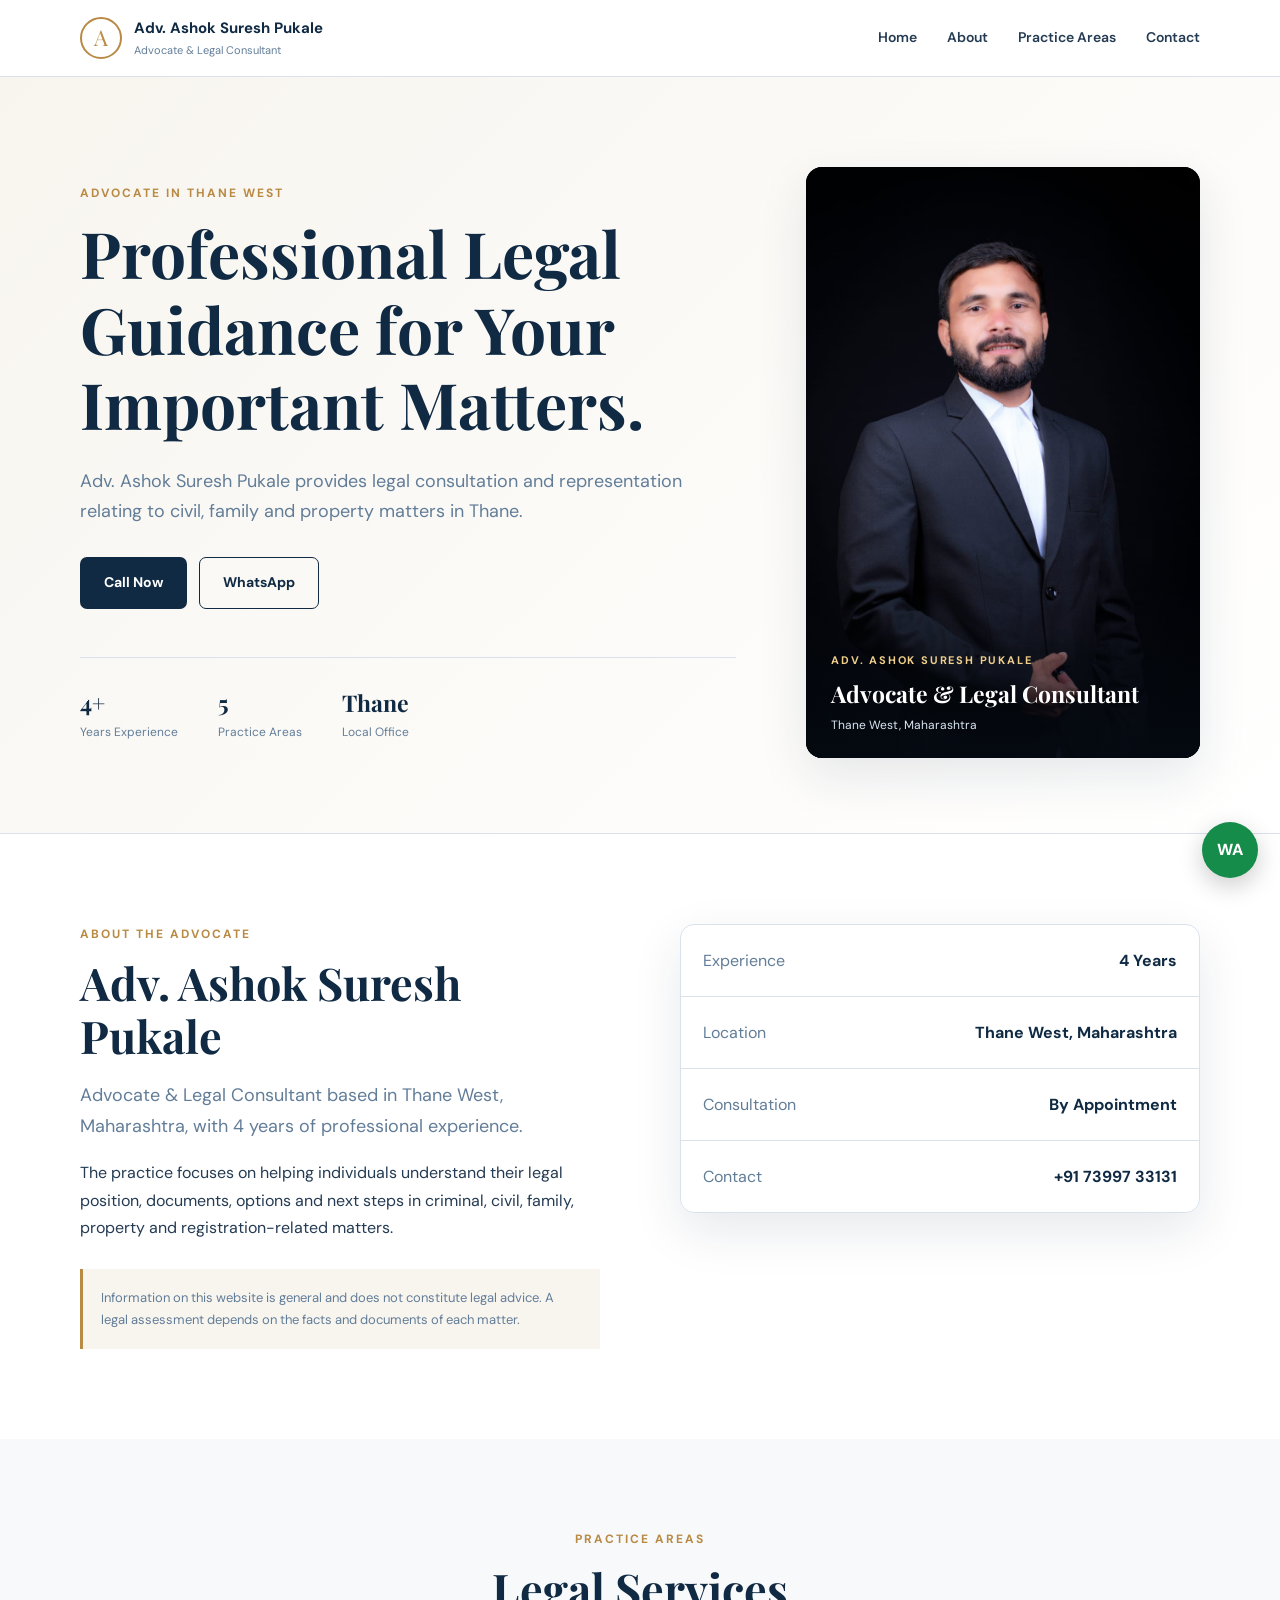
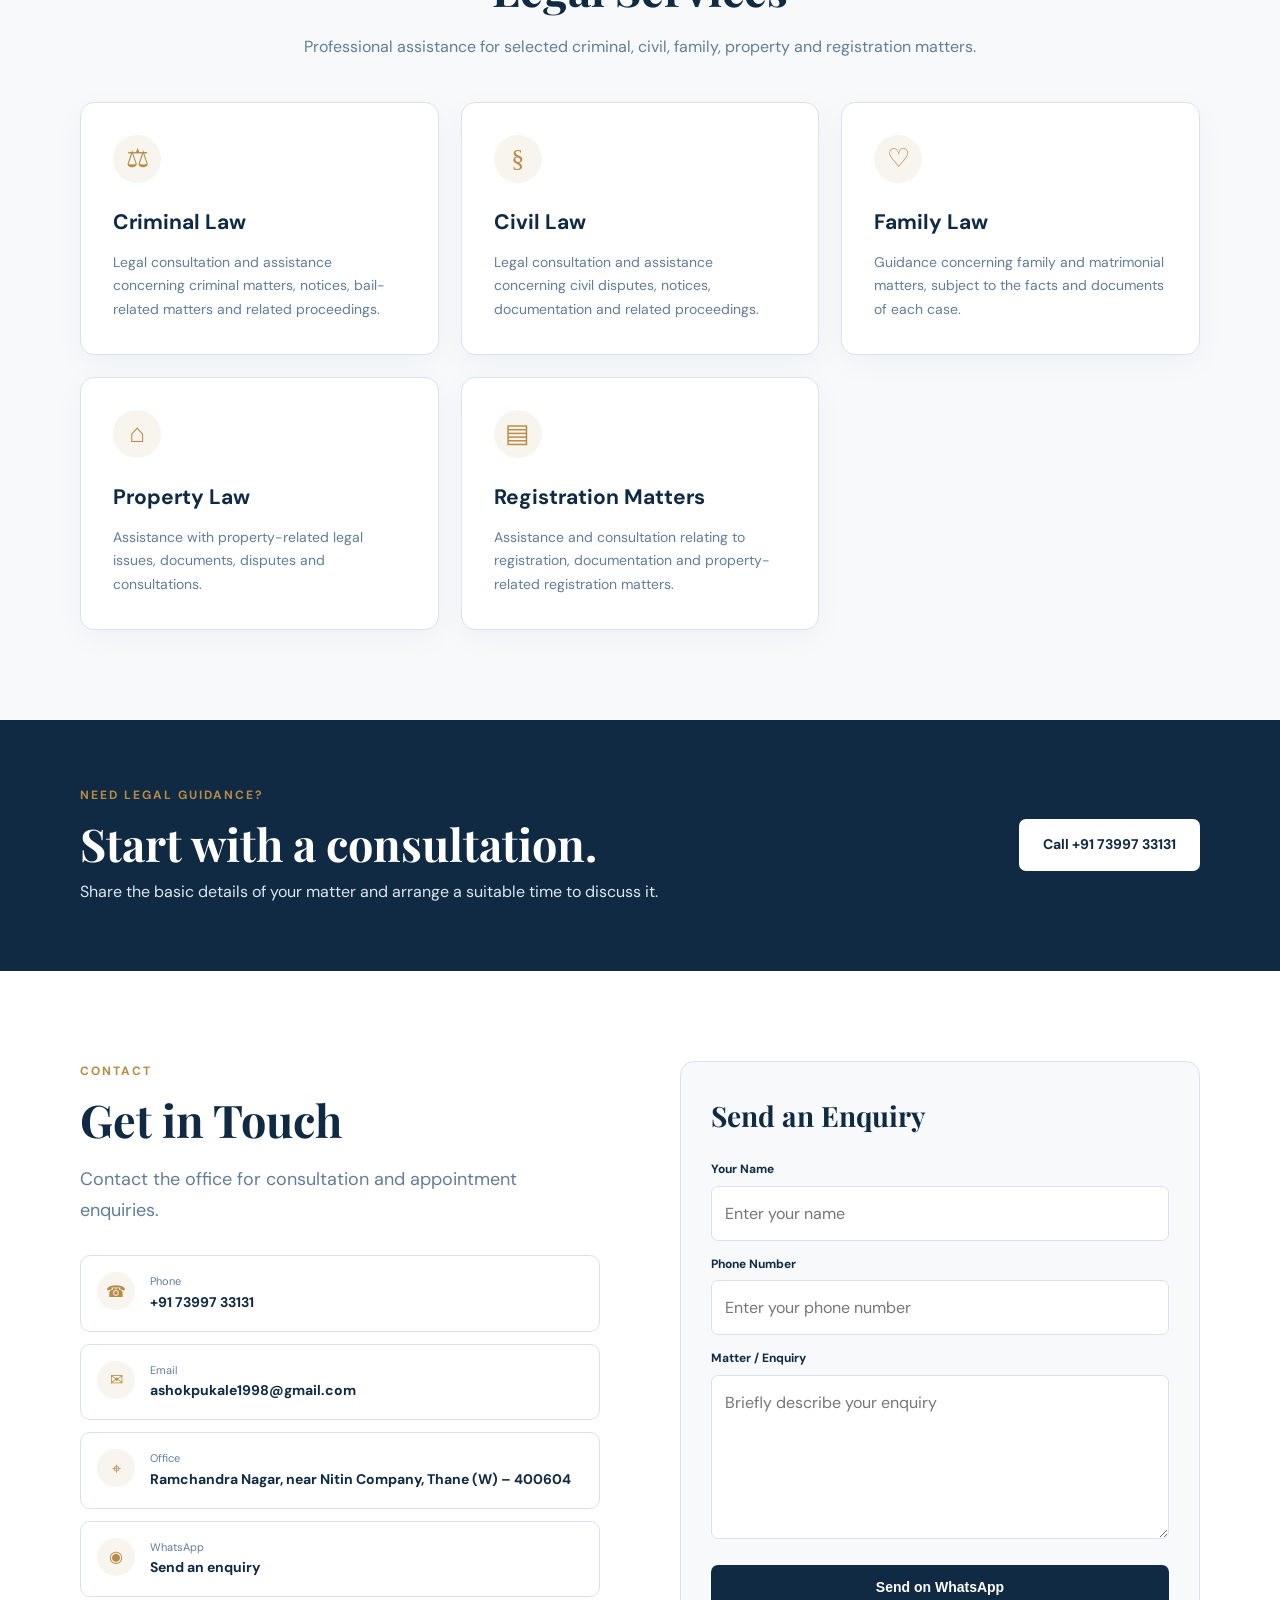
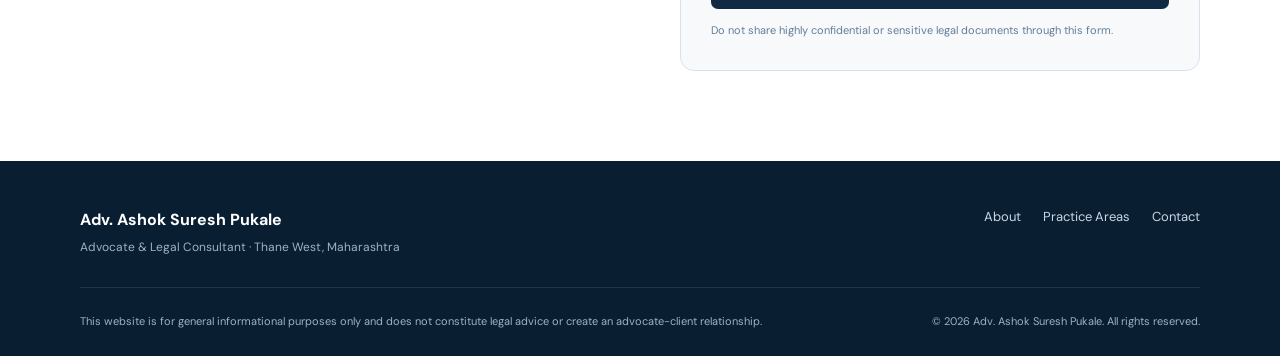
==== index.html @ 89e5b9f2 "Add files via upload" ====
<!DOCTYPE html>
<html lang="en">
<head>
  <meta charset="UTF-8" />
  <meta name="viewport" content="width=device-width, initial-scale=1.0" />
  <meta name="description" content="Adv. Ashok Suresh Pukale is an advocate in Thane West offering legal consultation in criminal, civil, family, property and registration matters." />
  <meta name="keywords" content="Advocate in Thane, Criminal Lawyer in Thane, Civil Lawyer in Thane, Family Lawyer in Thane, Property Lawyer in Thane, Registration Advocate in Thane, Advocate Thane West" />
  <meta name="author" content="Adv. Ashok Suresh Pukale" />
  <meta name="theme-color" content="#102a43" />
  <title>Adv. Ashok Suresh Pukale | Advocate in Thane</title>
  <link rel="stylesheet" href="style.css" />
  <script type="application/ld+json">
  {
    "@context": "https://schema.org",
    "@type": "LegalService",
    "name": "Adv. Ashok Suresh Pukale",
    "description": "Advocate and legal consultant in Thane West specializing in criminal, civil, family, property and registration matters.",
    "telephone": "+91-7399733131",
    "email": "ashokpukale1998@gmail.com",
    "address": {
      "@type": "PostalAddress",
      "streetAddress": "Ramchandra Nagar, near Nitin Company",
      "addressLocality": "Thane West",
      "addressRegion": "Maharashtra",
      "postalCode": "400604",
      "addressCountry": "IN"
    },
    "areaServed": "Thane",
    "url": ""
  }
  </script>
</head>
<body>
  <header class="header">
    <div class="container nav">
      <a href="#home" class="brand">
        <span class="brand-mark">A</span>
        <span>
          <strong>Adv. Ashok Suresh Pukale</strong>
          <small>Advocate &amp; Legal Consultant</small>
        </span>
      </a>
      <button class="menu-btn" aria-label="Open menu" aria-expanded="false">☰</button>
      <nav class="nav-links">
        <a href="#home">Home</a>
        <a href="#about">About</a>
        <a href="#practice">Practice Areas</a>
        <a href="#contact">Contact</a>
      </nav>
    </div>
  </header>

  <main>
    <section id="home" class="hero">
      <div class="container hero-grid">
        <div class="hero-copy">
          <p class="eyebrow">ADVOCATE IN THANE WEST</p>
          <h1>Professional Legal Guidance for Your Important Matters.</h1>
          <p class="hero-text">
            Adv. Ashok Suresh Pukale provides legal consultation and representation
            relating to civil, family and property matters in Thane.
          </p>
          <div class="hero-actions">
            <a class="btn btn-primary" href="tel:+917399733131">Call Now</a>
            <a class="btn btn-outline" href="https://wa.me/917399733131?text=Hello%20Adv.%20Ashok%20Pukale%2C%20I%20would%20like%20a%20legal%20consultation." target="_blank" rel="noopener">WhatsApp</a>
          </div>
          <div class="trust-row">
            <div><strong>4+</strong><span>Years Experience</span></div>
            <div><strong>5</strong><span>Practice Areas</span></div>
            <div><strong>Thane</strong><span>Local Office</span></div>
          </div>
        </div>
        <div class="hero-photo-card">
          <img src="adv-ashok-pukale.jpg" alt="Adv. Ashok Suresh Pukale, Advocate in Thane" />
          <div class="photo-caption"><span>ADV. ASHOK SURESH PUKALE</span><strong>Advocate &amp; Legal Consultant</strong><small>Thane West, Maharashtra</small></div>
        </div>
      </div>
    </section>

    <section id="about" class="section">
      <div class="container two-col">
        <div>
          <p class="eyebrow">ABOUT THE ADVOCATE</p>
          <h2>Adv. Ashok Suresh Pukale</h2>
          <p class="lead">
            Advocate &amp; Legal Consultant based in Thane West, Maharashtra,
            with 4 years of professional experience.
          </p>
          <p>
            The practice focuses on helping individuals understand their legal
            position, documents, options and next steps in criminal, civil, family, property and
            registration-related matters.
          </p>
          <p class="note">
            Information on this website is general and does not constitute legal
            advice. A legal assessment depends on the facts and documents of each matter.
          </p>
        </div>
        <div class="info-panel">
          <div class="info-item">
            <span>Experience</span><strong>4 Years</strong>
          </div>
          <div class="info-item">
            <span>Location</span><strong>Thane West, Maharashtra</strong>
          </div>
          <div class="info-item">
            <span>Consultation</span><strong>By Appointment</strong>
          </div>
          <div class="info-item">
            <span>Contact</span><strong>+91 73997 33131</strong>
          </div>
        </div>
      </div>
    </section>

    <section id="practice" class="section section-alt">
      <div class="container">
        <div class="section-heading">
          <p class="eyebrow">PRACTICE AREAS</p>
          <h2>Legal Services</h2>
          <p>Professional assistance for selected criminal, civil, family, property and registration matters.</p>
        </div>
        <div class="cards">
          <article class="service-card">
            <div class="icon">⚖</div>
            <h3>Criminal Law</h3>
            <p>Legal consultation and assistance concerning criminal matters, notices, bail-related matters and related proceedings.</p>
          </article>
          <article class="service-card">
            <div class="icon">§</div>
            <h3>Civil Law</h3>
            <p>Legal consultation and assistance concerning civil disputes, notices, documentation and related proceedings.</p>
          </article>
          <article class="service-card">
            <div class="icon">♡</div>
            <h3>Family Law</h3>
            <p>Guidance concerning family and matrimonial matters, subject to the facts and documents of each case.</p>
          </article>
          <article class="service-card">
            <div class="icon">⌂</div>
            <h3>Property Law</h3>
            <p>Assistance with property-related legal issues, documents, disputes and consultations.</p>
          </article>
          <article class="service-card">
            <div class="icon">▤</div>
            <h3>Registration Matters</h3>
            <p>Assistance and consultation relating to registration, documentation and property-related registration matters.</p>
          </article>
        </div>
      </div>
    </section>

    <section class="section consultation">
      <div class="container consultation-box">
        <div>
          <p class="eyebrow">NEED LEGAL GUIDANCE?</p>
          <h2>Start with a consultation.</h2>
          <p>Share the basic details of your matter and arrange a suitable time to discuss it.</p>
        </div>
        <a class="btn btn-light" href="tel:+917399733131">Call +91 73997 33131</a>
      </div>
    </section>

    <section id="contact" class="section">
      <div class="container two-col contact-grid">
        <div>
          <p class="eyebrow">CONTACT</p>
          <h2>Get in Touch</h2>
          <p class="lead">Contact the office for consultation and appointment enquiries.</p>

          <div class="contact-list">
            <a href="tel:+917399733131">
              <span class="contact-icon">☎</span>
              <span><small>Phone</small><strong>+91 73997 33131</strong></span>
            </a>
            <a href="mailto:ashokpukale1998@gmail.com">
              <span class="contact-icon">✉</span>
              <span><small>Email</small><strong>ashokpukale1998@gmail.com</strong></span>
            </a>
            <a href="https://www.google.com/maps/search/?api=1&query=Ramchandra%20Nagar%20near%20Nitin%20Company%20Thane%20West%20400604" target="_blank" rel="noopener">
              <span class="contact-icon">⌖</span>
              <span><small>Office</small><strong>Ramchandra Nagar, near Nitin Company, Thane (W) – 400604</strong></span>
            </a>
            <a href="https://wa.me/917399733131?text=Hello%20Adv.%20Ashok%20Pukale%2C%20I%20would%20like%20to%20book%20a%20legal%20consultation." target="_blank" rel="noopener">
              <span class="contact-icon">◉</span>
              <span><small>WhatsApp</small><strong>Send an enquiry</strong></span>
            </a>
          </div>
        </div>

        <form class="contact-form" id="contactForm">
          <h3>Send an Enquiry</h3>
          <label for="name">Your Name</label>
          <input id="name" name="name" type="text" placeholder="Enter your name" required />

          <label for="phone">Phone Number</label>
          <input id="phone" name="phone" type="tel" placeholder="Enter your phone number" required />

          <label for="matter">Matter / Enquiry</label>
          <textarea id="matter" name="matter" rows="5" placeholder="Briefly describe your enquiry" required></textarea>

          <button class="btn btn-primary" type="submit">Send on WhatsApp</button>
          <p class="form-note">Do not share highly confidential or sensitive legal documents through this form.</p>
        </form>
      </div>
    </section>
  </main>

  <footer class="footer">
    <div class="container footer-inner">
      <div>
        <strong>Adv. Ashok Suresh Pukale</strong>
        <p>Advocate &amp; Legal Consultant · Thane West, Maharashtra</p>
      </div>
      <div class="footer-links">
        <a href="#about">About</a>
        <a href="#practice">Practice Areas</a>
        <a href="#contact">Contact</a>
      </div>
    </div>
    <div class="container disclaimer">
      <p>This website is for general informational purposes only and does not constitute legal advice or create an advocate-client relationship.</p>
      <p>© <span id="year"></span> Adv. Ashok Suresh Pukale. All rights reserved.</p>
    </div>
  </footer>

  <a class="floating-whatsapp" href="https://wa.me/917399733131?text=Hello%20Adv.%20Ashok%20Pukale%2C%20I%20would%20like%20a%20legal%20consultation." target="_blank" rel="noopener" aria-label="Chat on WhatsApp">WA</a>
  <script src="script.js"></script>
</body>
</html>
---- style.css ----
@import url('https://fonts.googleapis.com/css2?family=DM+Sans:wght@400;500;600;700&family=Playfair+Display:wght@600;700&display=swap');

:root{
  --navy:#102a43;
  --navy2:#163a5f;
  --gold:#b88a44;
  --cream:#f8f5ef;
  --white:#fff;
  --text:#243b53;
  --muted:#627d98;
  --line:#d9e2ec;
  --shadow:0 18px 50px rgba(16,42,67,.10);
}
*{box-sizing:border-box;margin:0;padding:0}
html{scroll-behavior:smooth}
body{font-family:"DM Sans",Arial,sans-serif;color:var(--text);background:var(--white);line-height:1.7}
a{text-decoration:none;color:inherit}
.container{width:min(1120px,92%);margin:auto}
.header{position:sticky;top:0;z-index:20;background:rgba(255,255,255,.96);border-bottom:1px solid var(--line);backdrop-filter:blur(10px)}
.nav{height:76px;display:flex;align-items:center;justify-content:space-between}
.brand{display:flex;align-items:center;gap:12px}
.brand-mark{width:42px;height:42px;border:2px solid var(--gold);display:grid;place-items:center;font-family:"Playfair Display";font-size:22px;color:var(--gold);border-radius:50%}
.brand strong{display:block;font-size:15px;color:var(--navy)}
.brand small{display:block;color:var(--muted);font-size:11px}
.nav-links{display:flex;gap:30px;font-size:14px;font-weight:600}
.nav-links a:hover{color:var(--gold)}
.menu-btn{display:none;border:0;background:none;font-size:26px;color:var(--navy)}
.hero{background:linear-gradient(135deg,var(--cream),#fff);padding:90px 0 75px;border-bottom:1px solid var(--line)}
.hero-grid{display:grid;grid-template-columns:1.25fr .75fr;gap:70px;align-items:center}
.eyebrow{font-size:12px;letter-spacing:2px;font-weight:700;color:var(--gold);margin-bottom:12px}
h1,h2{font-family:"Playfair Display",Georgia,serif;color:var(--navy);line-height:1.18}
h1{font-size:clamp(42px,5vw,67px);max-width:760px}
h2{font-size:clamp(32px,4vw,45px);margin-bottom:18px}
h3{color:var(--navy);font-size:21px;margin-bottom:10px}
.hero-text{font-size:18px;color:var(--muted);max-width:680px;margin:24px 0 30px}
.hero-actions{display:flex;gap:12px;flex-wrap:wrap}
.btn{display:inline-flex;align-items:center;justify-content:center;padding:13px 23px;border-radius:7px;font-weight:700;font-size:14px;border:1px solid transparent;cursor:pointer}
.btn-primary{background:var(--navy);color:white}
.btn-primary:hover{background:var(--navy2)}
.btn-outline{border-color:var(--navy);color:var(--navy)}
.btn-outline:hover{background:var(--navy);color:white}
.btn-light{background:white;color:var(--navy)}
.trust-row{display:flex;gap:40px;margin-top:48px;padding-top:25px;border-top:1px solid var(--line)}
.trust-row div{display:flex;flex-direction:column}
.trust-row strong{font-family:"Playfair Display";font-size:23px;color:var(--navy)}
.trust-row span{font-size:12px;color:var(--muted)}
.hero-photo-card{position:relative;border-radius:16px;overflow:hidden;background:#080b10;box-shadow:var(--shadow);max-height:640px}.hero-photo-card img{display:block;width:100%;height:auto;object-fit:cover}.photo-caption{position:absolute;left:0;right:0;bottom:0;padding:28px 25px 22px;background:linear-gradient(transparent,rgba(5,10,18,.92));color:#fff;padding-top:70px}.photo-caption span,.photo-caption strong,.photo-caption small{display:block}.photo-caption span{font-size:11px;letter-spacing:1.8px;color:#f0cf8b;font-weight:700}.photo-caption strong{font-family:"Playfair Display";font-size:23px;margin-top:4px}.photo-caption small{font-size:12px;color:#dbe7f2;margin-top:2px}.
.scales{font-size:52px;color:#d8b26b;margin-bottom:20px}
.card-kicker{font-size:11px;letter-spacing:2px;color:#d8b26b;font-weight:700}
.hero-card h2{color:white;font-size:31px;margin:12px 0}
.hero-card p:not(.card-kicker){color:#dbe7f2}
.card-link{display:inline-block;margin-top:28px;color:#f0cf8b;font-weight:700}
.section{padding:90px 0}
.section-alt{background:#f7f9fb}
.two-col{display:grid;grid-template-columns:1fr 1fr;gap:80px;align-items:start}
.lead{font-size:18px;color:var(--muted);margin-bottom:18px}
.note{margin-top:28px;padding:18px;border-left:3px solid var(--gold);background:var(--cream);font-size:13px;color:var(--muted)}
.info-panel{border:1px solid var(--line);border-radius:14px;overflow:hidden;box-shadow:var(--shadow)}
.info-item{display:flex;justify-content:space-between;gap:20px;padding:22px;border-bottom:1px solid var(--line)}
.info-item:last-child{border-bottom:0}
.info-item span{color:var(--muted)}
.info-item strong{color:var(--navy);text-align:right}
.section-heading{text-align:center;max-width:680px;margin:0 auto 42px}
.section-heading p:last-child{color:var(--muted)}
.cards{display:grid;grid-template-columns:repeat(3,1fr);gap:22px}
.service-card{background:white;border:1px solid var(--line);border-radius:14px;padding:32px;transition:.25s;box-shadow:0 8px 30px rgba(16,42,67,.04)}
.service-card:hover{transform:translateY(-5px);box-shadow:var(--shadow)}
.service-card p{color:var(--muted);font-size:14px}
.icon{width:48px;height:48px;border-radius:50%;background:var(--cream);color:var(--gold);display:grid;place-items:center;font-family:Georgia;font-size:26px;margin-bottom:22px}
.consultation{background:var(--navy);color:white;padding:65px 0}
.consultation-box{display:flex;align-items:center;justify-content:space-between;gap:30px}
.consultation h2{color:white;margin-bottom:8px}
.consultation p:not(.eyebrow){color:#dbe7f2}
.contact-list{margin-top:30px;display:grid;gap:12px}
.contact-list a{display:flex;gap:15px;padding:16px;border:1px solid var(--line);border-radius:10px}
.contact-list a:hover{border-color:var(--gold)}
.contact-icon{width:38px;height:38px;border-radius:50%;background:var(--cream);display:grid;place-items:center;color:var(--gold)}
.contact-list small,.contact-list strong{display:block}
.contact-list small{font-size:11px;color:var(--muted)}
.contact-list strong{font-size:14px;color:var(--navy)}
.contact-form{background:#f7f9fb;padding:30px;border-radius:14px;border:1px solid var(--line)}
.contact-form h3{font-family:"Playfair Display";font-size:28px;margin-bottom:20px}
.contact-form label{display:block;font-size:12px;font-weight:700;margin:13px 0 6px;color:var(--navy)}
.contact-form input,.contact-form textarea{width:100%;padding:13px;border:1px solid var(--line);border-radius:7px;font:inherit;background:white;outline:none}
.contact-form input:focus,.contact-form textarea:focus{border-color:var(--gold)}
.contact-form .btn{margin-top:18px;width:100%}
.form-note{font-size:11px;color:var(--muted);margin-top:12px}
.footer{background:#091e31;color:#c9d7e5;padding:45px 0 25px}
.footer-inner{display:flex;justify-content:space-between;gap:30px}
.footer strong{color:white}
.footer p{font-size:12px;color:#9fb2c5;margin-top:4px}
.footer-links{display:flex;gap:22px;font-size:13px}
.footer-links a:hover{color:white}
.disclaimer{border-top:1px solid rgba(255,255,255,.1);margin-top:30px;padding-top:20px;display:flex;justify-content:space-between;gap:20px}
.disclaimer p{font-size:11px}
.floating-whatsapp{position:fixed;right:22px;bottom:22px;width:56px;height:56px;border-radius:50%;display:grid;place-items:center;background:#168c4a;color:white;font-weight:800;box-shadow:0 8px 25px rgba(0,0,0,.2);z-index:30}
@media(max-width:1000px){.cards{grid-template-columns:repeat(2,1fr)}}
@media(max-width:800px){
  .nav-links{display:none;position:absolute;top:76px;left:0;right:0;background:white;padding:20px 4%;border-bottom:1px solid var(--line);flex-direction:column;gap:15px}
  .nav-links.open{display:flex}
  .menu-btn{display:block}
  .hero{padding:65px 0}
  .hero-grid,.two-col{grid-template-columns:1fr;gap:40px}
  .cards{grid-template-columns:1fr}
  .consultation-box{flex-direction:column;align-items:flex-start}
  .footer-inner,.disclaimer{flex-direction:column}
}
@media(max-width:500px){
  h1{font-size:40px}
  .hero-photo-card{max-height:620px}
  .trust-row{gap:18px;justify-content:space-between}
  .trust-row strong{font-size:20px}
  .info-item{flex-direction:column;gap:5px}
  .info-item strong{text-align:left}
}
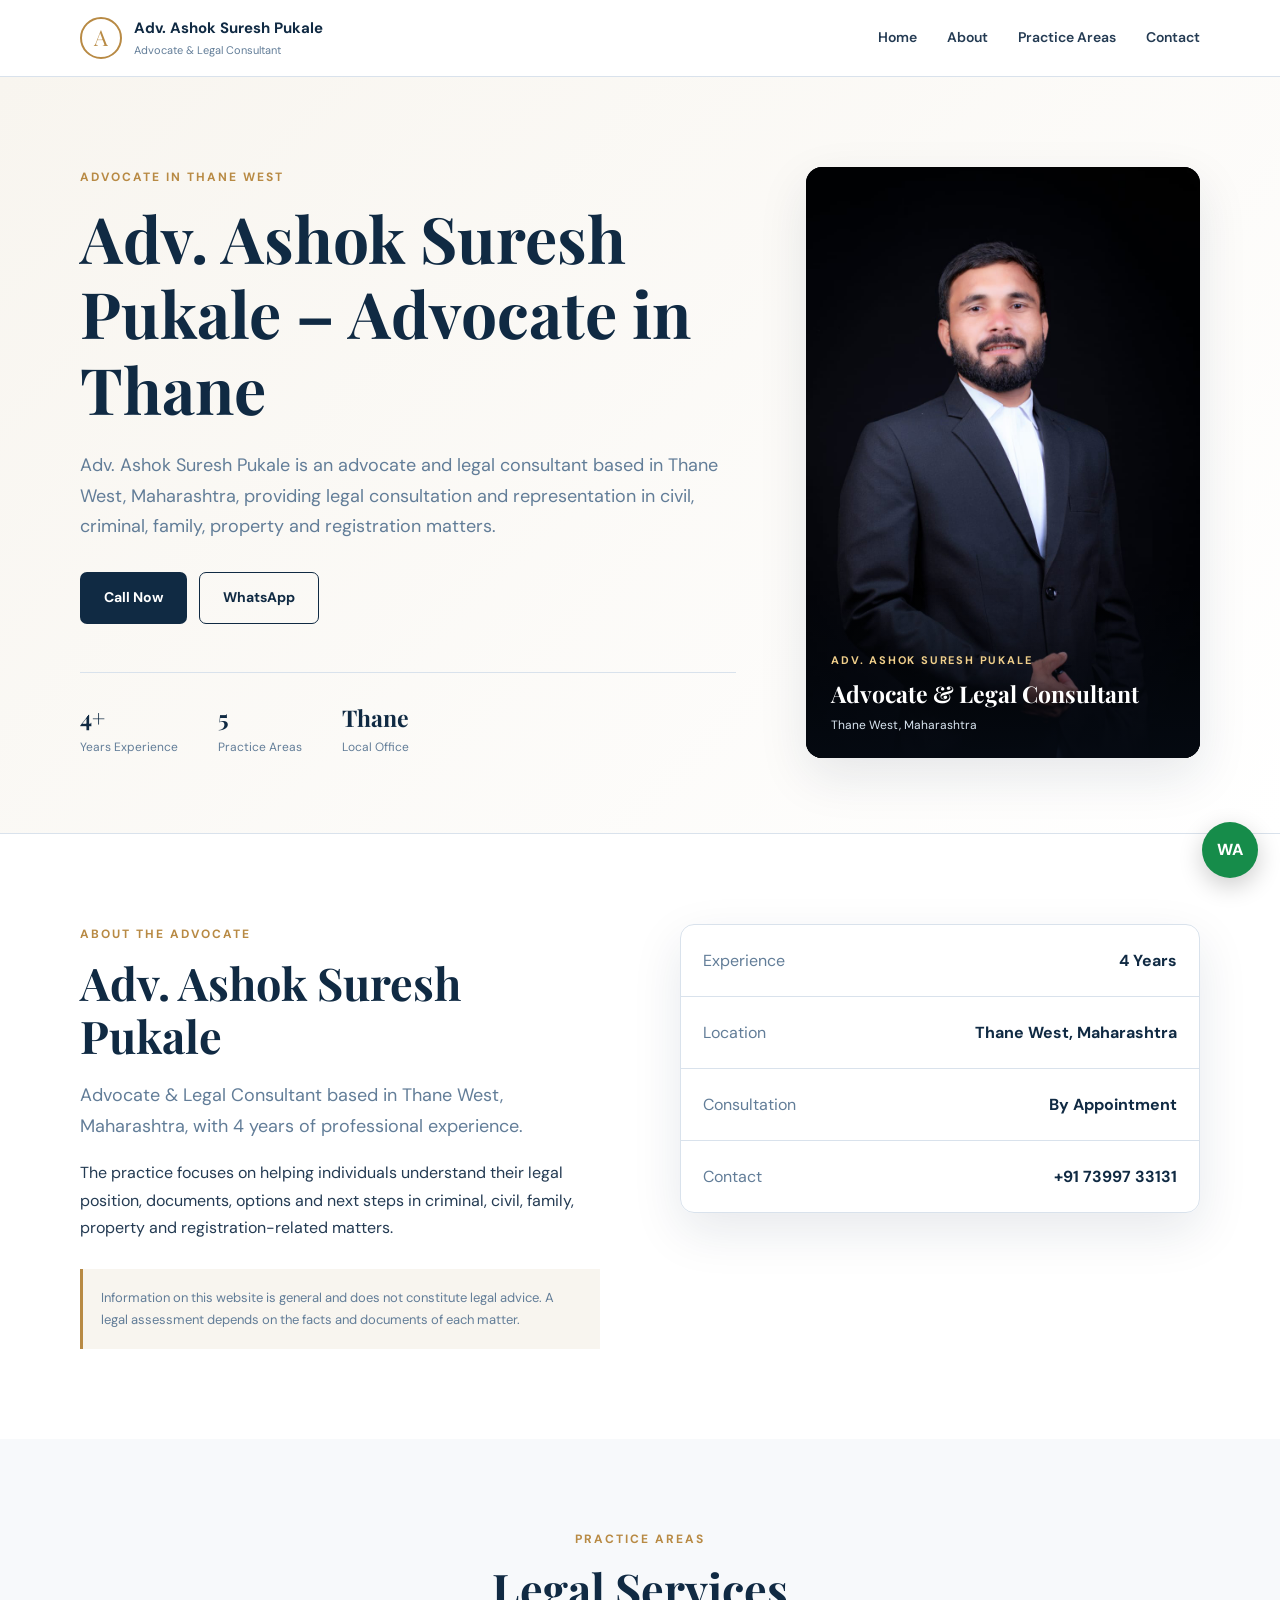
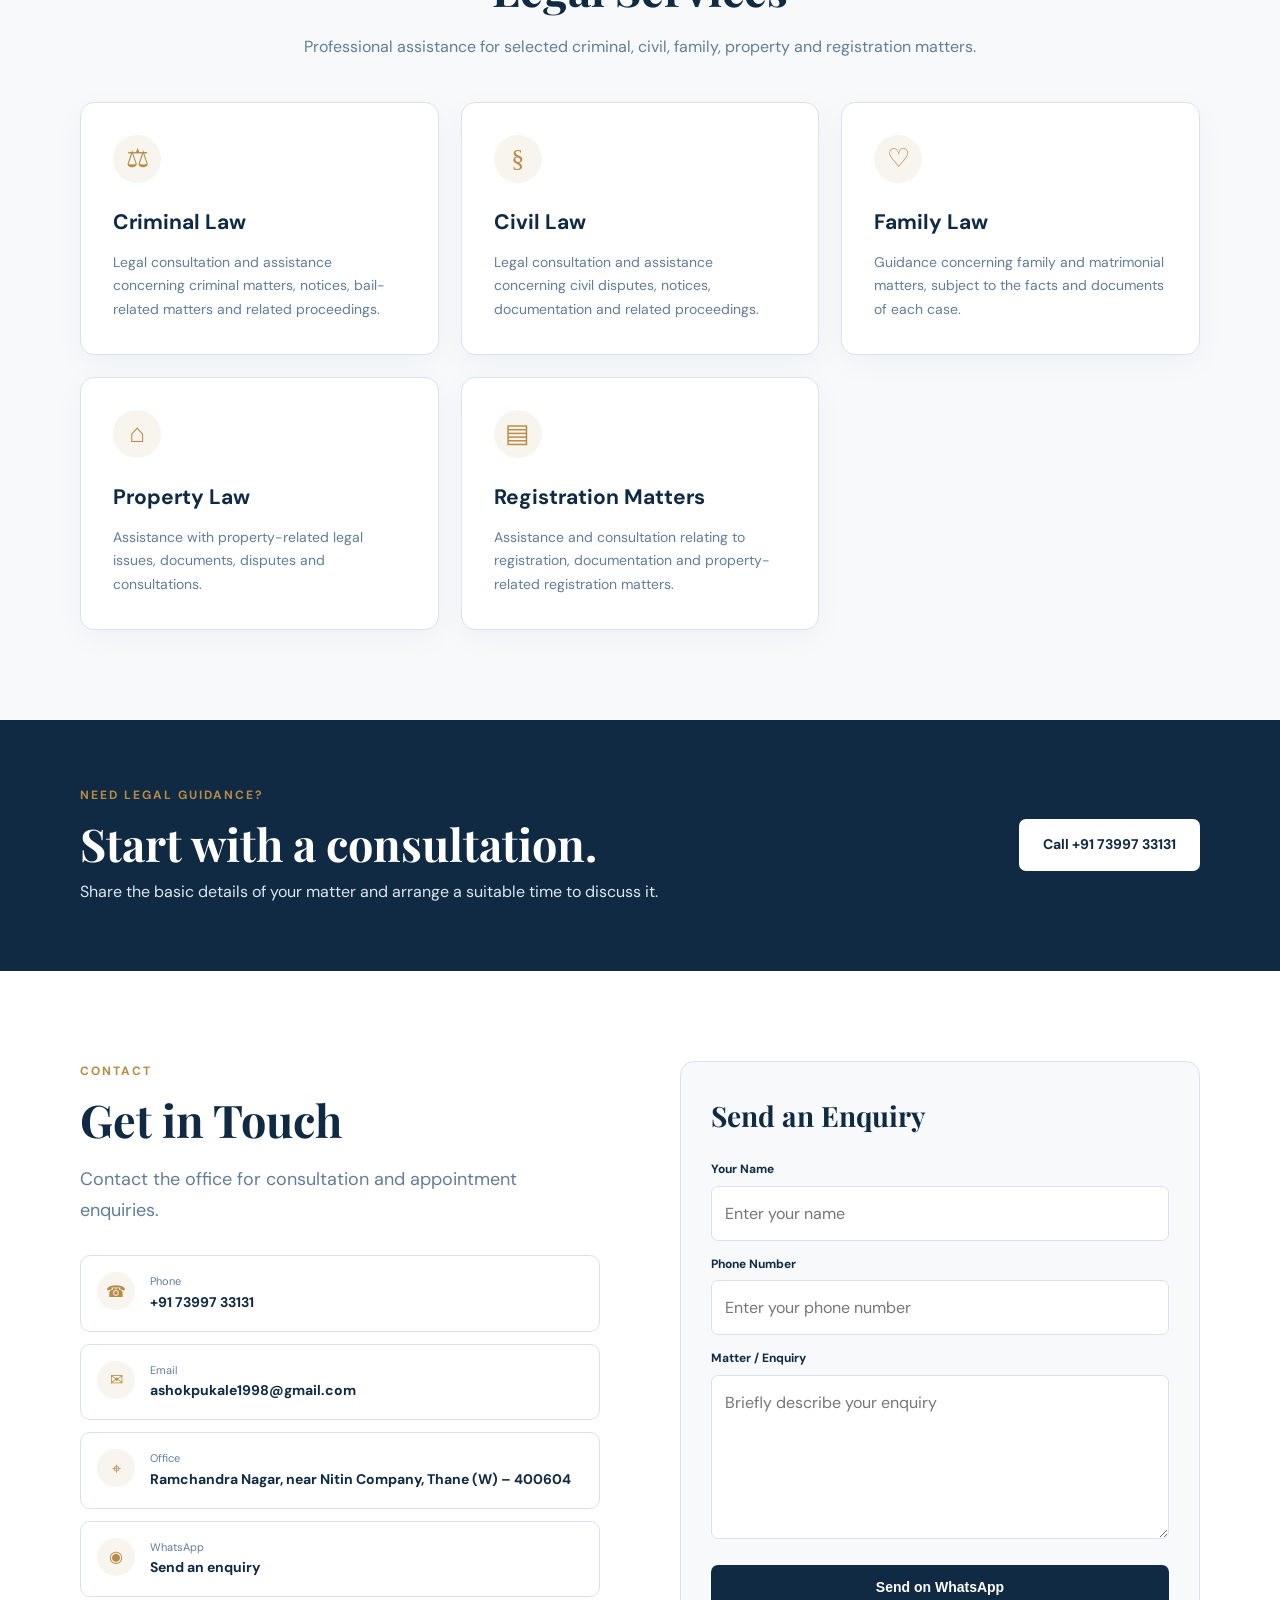
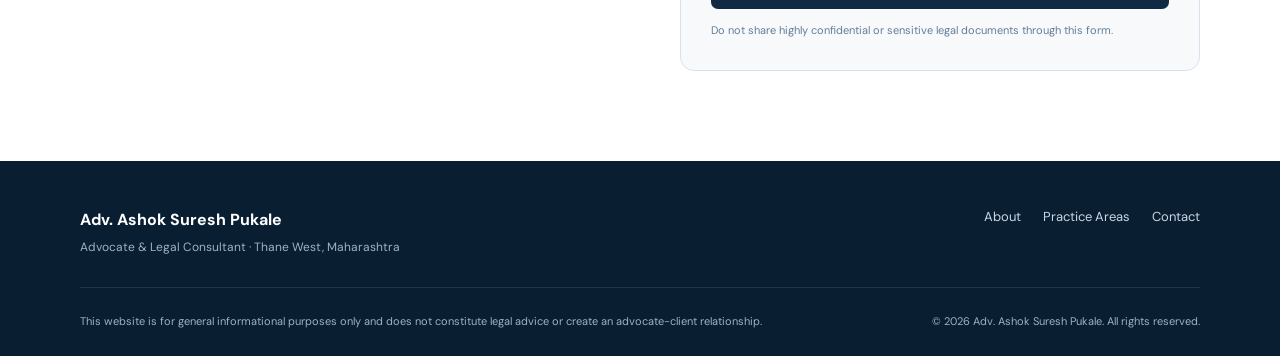
==== commit a5e2c8ce: "Add files via upload" ====
--- a/index.html
+++ b/index.html
@@ -10,25 +10,28 @@
   <title>Adv. Ashok Suresh Pukale | Advocate in Thane</title>
   <link rel="stylesheet" href="style.css" />
   <script type="application/ld+json">
-  {
-    "@context": "https://schema.org",
-    "@type": "LegalService",
-    "name": "Adv. Ashok Suresh Pukale",
-    "description": "Advocate and legal consultant in Thane West specializing in criminal, civil, family, property and registration matters.",
-    "telephone": "+91-7399733131",
-    "email": "ashokpukale1998@gmail.com",
-    "address": {
-      "@type": "PostalAddress",
-      "streetAddress": "Ramchandra Nagar, near Nitin Company",
-      "addressLocality": "Thane West",
-      "addressRegion": "Maharashtra",
-      "postalCode": "400604",
-      "addressCountry": "IN"
-    },
-    "areaServed": "Thane",
-    "url": ""
+{
+  "@context": "https://schema.org",
+  "@type": "LegalService",
+  "name": "Adv. Ashok Suresh Pukale",
+  "description": "Adv. Ashok Suresh Pukale is an advocate and legal consultant in Thane West, Maharashtra, providing legal consultation in criminal, civil, family, property and registration matters.",
+  "url": "https://snehalvirkar02.github.io/adv-ashok-pukale-website/",
+  "telephone": "+91-7399733131",
+  "email": "ashokpukale1998@gmail.com",
+  "address": {
+    "@type": "PostalAddress",
+    "streetAddress": "Ramchandra Nagar, near Nitin Company",
+    "addressLocality": "Thane West",
+    "addressRegion": "Maharashtra",
+    "postalCode": "400604",
+    "addressCountry": "IN"
+  },
+  "areaServed": {
+    "@type": "City",
+    "name": "Thane"
   }
-  </script>
+}
+</script>
 </head>
 <body>
   <header class="header">
@@ -55,11 +58,13 @@
       <div class="container hero-grid">
         <div class="hero-copy">
           <p class="eyebrow">ADVOCATE IN THANE WEST</p>
-          <h1>Professional Legal Guidance for Your Important Matters.</h1>
+          <h1>Adv. Ashok Suresh Pukale – Advocate in Thane</h1>
           <p class="hero-text">
-            Adv. Ashok Suresh Pukale provides legal consultation and representation
-            relating to civil, family and property matters in Thane.
-          </p>
+  Adv. Ashok Suresh Pukale is an advocate and legal consultant
+  based in Thane West, Maharashtra, providing legal consultation
+  and representation in civil, criminal, family, property and
+  registration matters.
+</p>
           <div class="hero-actions">
             <a class="btn btn-primary" href="tel:+917399733131">Call Now</a>
             <a class="btn btn-outline" href="https://wa.me/917399733131?text=Hello%20Adv.%20Ashok%20Pukale%2C%20I%20would%20like%20a%20legal%20consultation." target="_blank" rel="noopener">WhatsApp</a>
